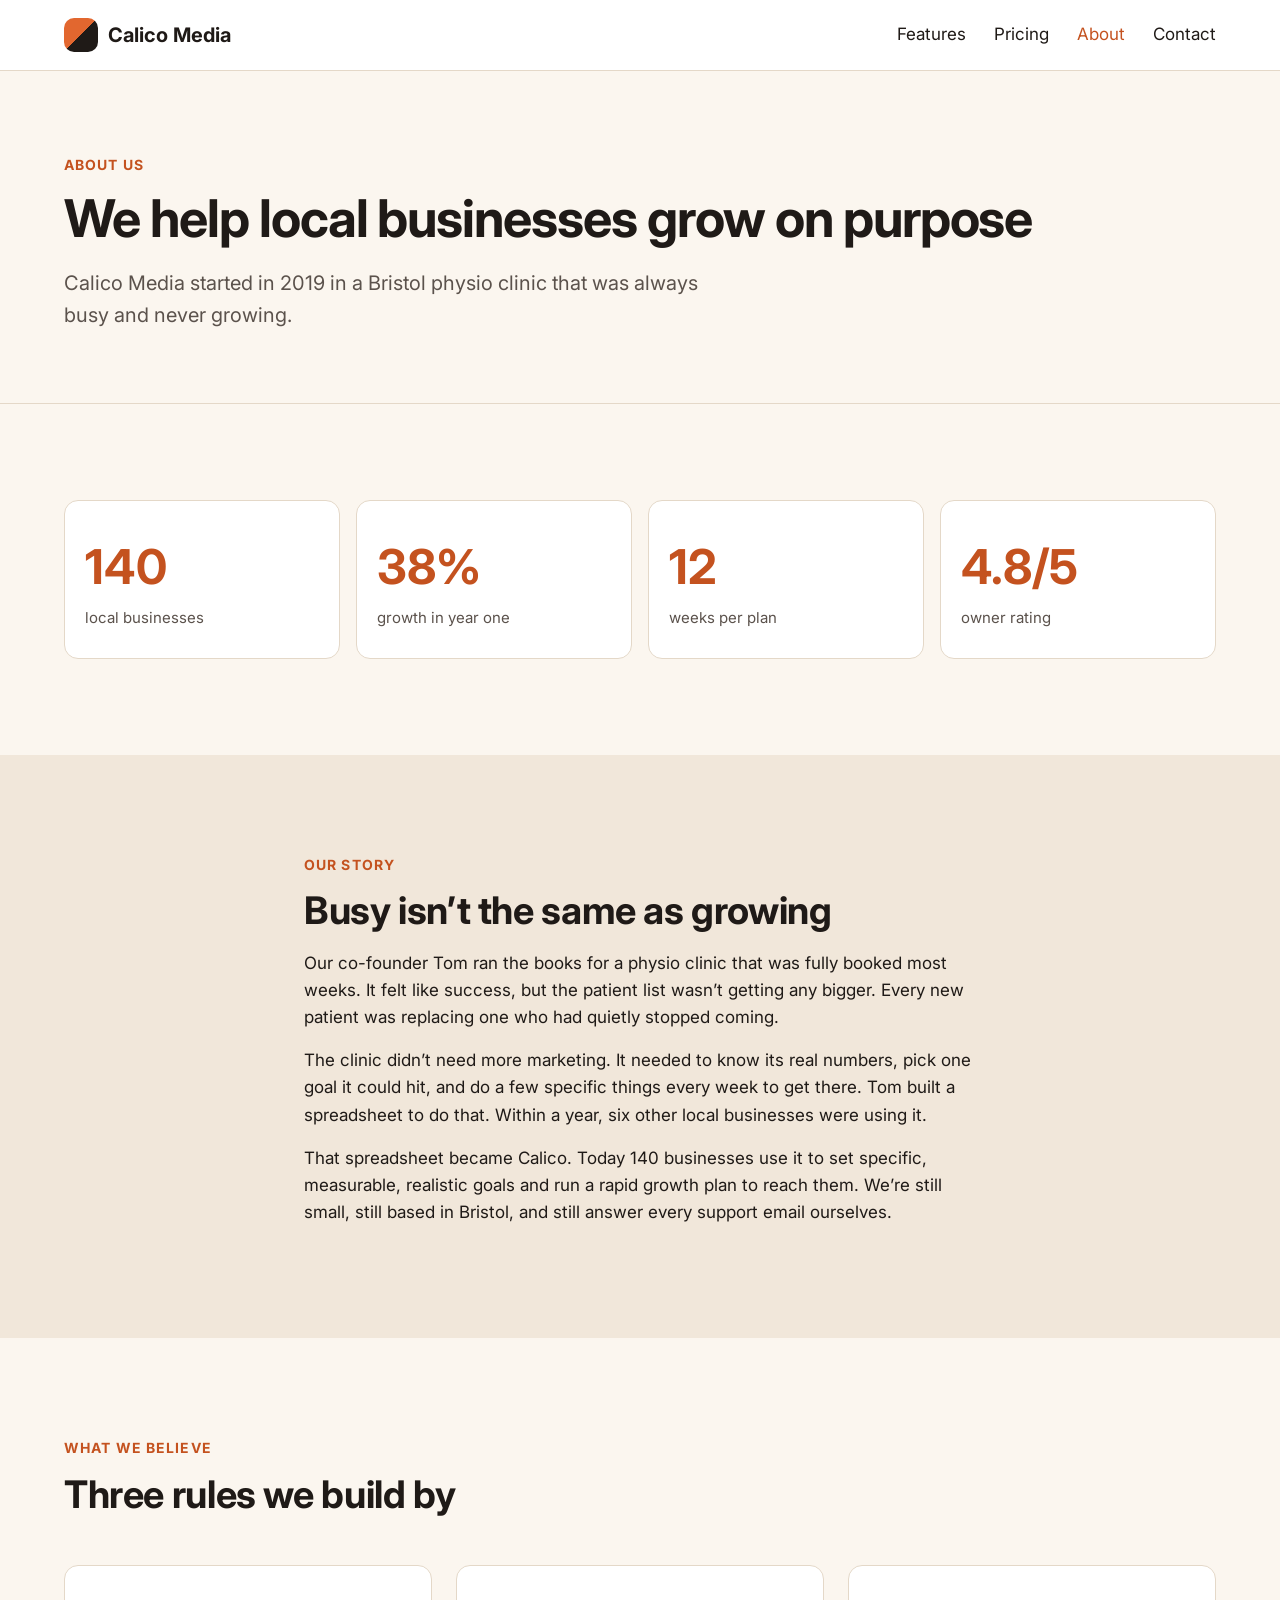
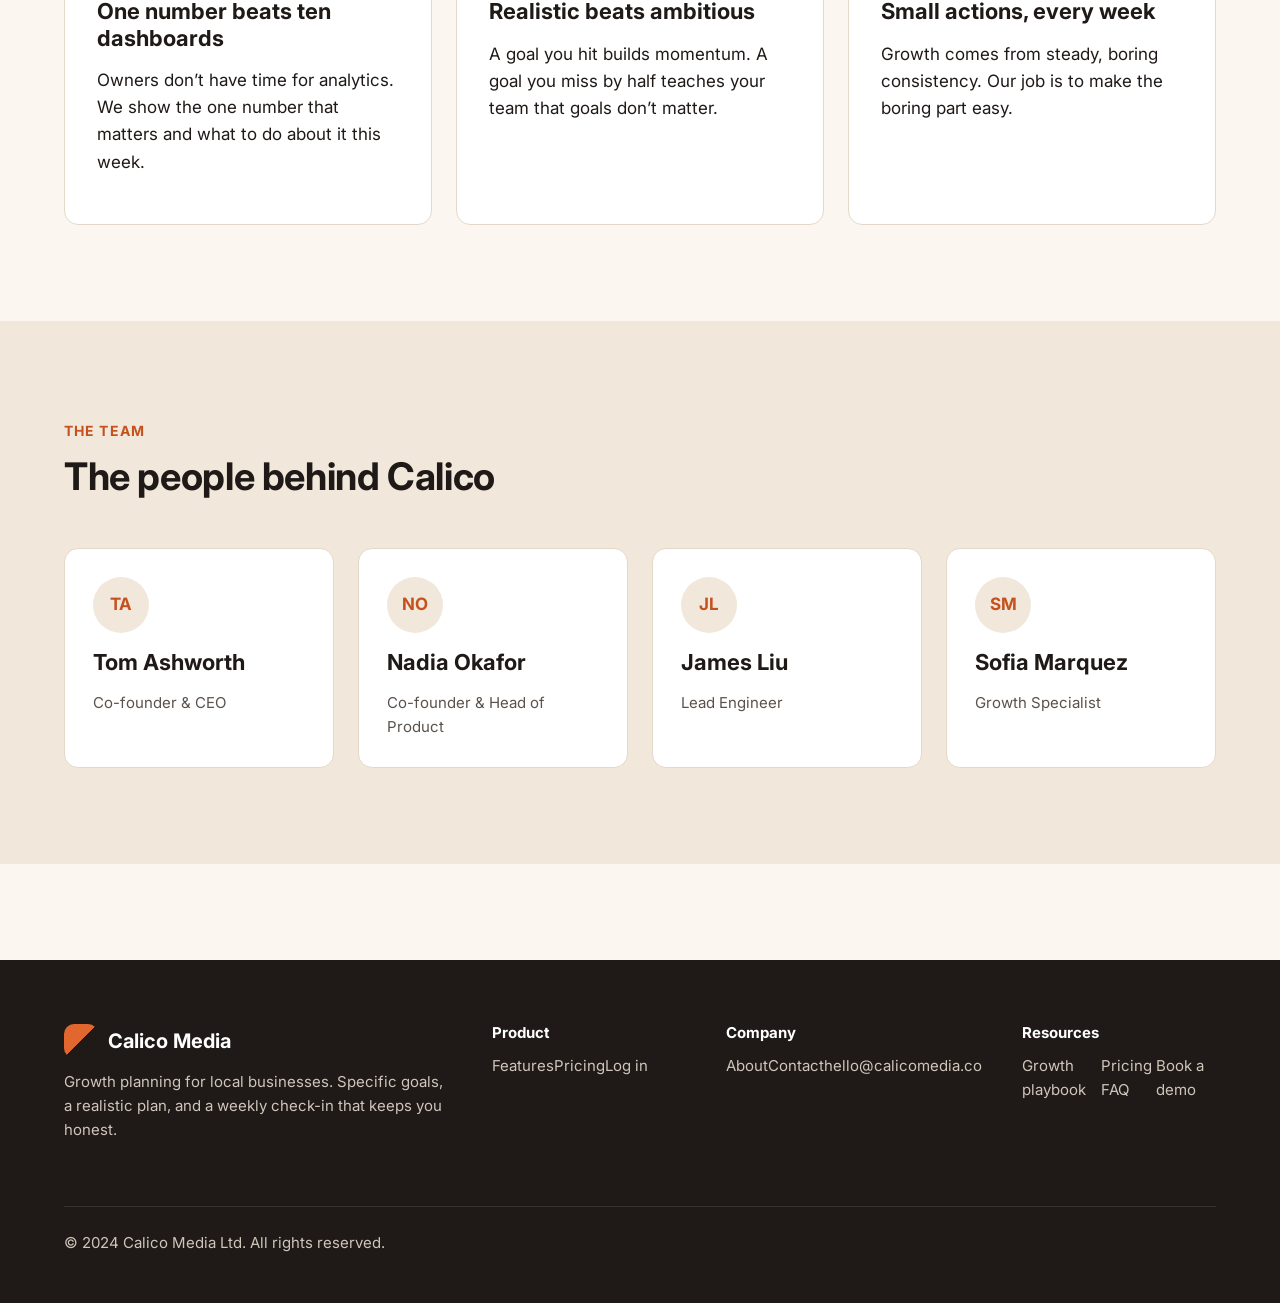
==== public/about.html @ 9a8060d7 "bug: fix hamburger menu" ====
<!DOCTYPE html>
<html lang="en">
<head>
  <meta charset="utf-8">
  <meta name="viewport" content="width=device-width, initial-scale=1">
  <title>About | Calico Media</title>
  <meta name="description" content="Calico Media builds growth planning software for local businesses. Here is who we are and why we started.">
  <link rel="preconnect" href="https://fonts.googleapis.com">
  <link rel="preconnect" href="https://fonts.gstatic.com" crossorigin>
  <link href="https://fonts.googleapis.com/css2?family=Inter:wght@100;200;300;400;500;600;700;800;900&display=swap" rel="stylesheet">
  <link rel="stylesheet" href="css/styles.css">
</head>
<body>
  <header class="site-header">
    <div class="container">
      <a class="logo" href="index.html"><span class="logo-mark"></span>Calico Media</a>
      <nav aria-label="Main">
        <ul class="nav-links">
          <li><a href="features.html">Features</a></li>
          <li><a href="pricing.html">Pricing</a></li>
          <li><a href="about.html" aria-current="page">About</a></li>
          <li><a href="contact.html">Contact</a></li>
        </ul>
            
      </nav>
    </div>
  </header>

  <main>
    <section class="page-header">
      <div class="container">
        <span class="eyebrow">About us</span>
        <h1>We help local businesses grow on purpose</h1>
        <p class="lead">Calico Media started in 2019 in a Bristol physio clinic that was always busy and never growing.</p>
      </div>
    </section>

    <section class="section">
      <div class="container">
        <div class="stats">
          <div class="stat">
            <span class="stat-number">140</span>
            <span class="stat-label">local businesses</span>
          </div>
          <div class="stat">
            <span class="stat-number">38%</span>
            <span class="stat-label">growth in year one</span>
          </div>
          <div class="stat">
            <span class="stat-number">12</span>
            <span class="stat-label">weeks per plan</span>
          </div>
          <div class="stat">
            <span class="stat-number">4.8/5</span>
            <span class="stat-label">owner rating</span>
          </div>
        </div>
      </div>
    </section>

    <section class="section section--sand">
      <div class="container prose">
        <span class="eyebrow">Our story</span>
        <h2>Busy isn&rsquo;t the same as growing</h2>
        <p>Our co-founder Tom ran the books for a physio clinic that was fully booked most weeks. It felt like success, but the patient list wasn&rsquo;t getting any bigger. Every new patient was replacing one who had quietly stopped coming.</p>
        <p>The clinic didn&rsquo;t need more marketing. It needed to know its real numbers, pick one goal it could hit, and do a few specific things every week to get there. Tom built a spreadsheet to do that. Within a year, six other local businesses were using it.</p>
        <p>That spreadsheet became Calico. Today 140 businesses use it to set specific, measurable, realistic goals and run a rapid growth plan to reach them. We&rsquo;re still small, still based in Bristol, and still answer every support email ourselves.</p>
      </div>
    </section>

    <section class="section">
      <div class="container">
        <div class="section-intro">
          <span class="eyebrow">What we believe</span>
          <h2>Three rules we build by</h2>
        </div>
        <div class="steps">
          <div class="step">
            <h3>One number beats ten dashboards</h3>
            <p>Owners don&rsquo;t have time for analytics. We show the one number that matters and what to do about it this week.</p>
          </div>
          <div class="step">
            <h3>Realistic beats ambitious</h3>
            <p>A goal you hit builds momentum. A goal you miss by half teaches your team that goals don&rsquo;t matter.</p>
          </div>
          <div class="step">
            <h3>Small actions, every week</h3>
            <p>Growth comes from steady, boring consistency. Our job is to make the boring part easy.</p>
          </div>
        </div>
      </div>
    </section>

    <section class="section section--sand">
      <div class="container">
        <div class="section-intro">
          <span class="eyebrow">The team</span>
          <h2>The people behind Calico</h2>
        </div>
        <div class="team-grid">
          <div class="person">
            <div class="avatar">TA</div>
            <h3>Tom Ashworth</h3>
            <p>Co-founder &amp; CEO</p>
          </div>
          <div class="person">
            <div class="avatar">NO</div>
            <h3>Nadia Okafor</h3>
            <p>Co-founder &amp; Head of Product</p>
          </div>
          <div class="person">
            <div class="avatar">JL</div>
            <h3>James Liu</h3>
            <p>Lead Engineer</p>
          </div>
          <div class="person">
            <div class="avatar">SM</div>
            <h3>Sofia Marquez</h3>
            <p>Growth Specialist</p>
          </div>
        </div>
      </div>
    </section>
  </main>

  <footer class="site-footer">
    <div class="container">
      <div class="footer-grid">
        <div>
          <a class="logo" href="index.html"><span class="logo-mark"></span>Calico Media</a>
          <p>Growth planning for local businesses. Specific goals, a realistic plan, and a weekly check-in that keeps you honest.</p>
        </div>
        <div>
          <h4>Product</h4>
          <ul>
            <li><a href="features.html">Features</a></li>
            <li><a href="pricing.html">Pricing</a></li>
            <li><a href="https://app.calicomedia.co/login">Log in</a></li>
          </ul>
        </div>
        <div>
          <h4>Company</h4>
          <ul>
            <li><a href="about.html">About</a></li>
            <li><a href="contact.html">Contact</a></li>
            <li><a href="mailto:hello@calicomedia.co">hello@calicomedia.co</a></li>
          </ul>
        </div>
        <div>
          <h4>Resources</h4>
          <ul>
            <li><a href="index.html#playbook">Growth playbook</a></li>
            <li><a href="pricing.html#faq">Pricing FAQ</a></li>
            <li><a href="contact.html">Book a demo</a></li>
          </ul>
        </div>
      </div>
      <div class="footer-bottom">
        <p>&copy; 2024 Calico Media Ltd. All rights reserved.</p>
      </div>
    </div>
  </footer>
</body>
</html>
---- public/css/styles.css ----
/* Calico Media marketing site */

:root {
  --ink: #1f1a17;
  --ink-soft: #5b524c;
  --cream: #fbf6ef;
  --sand: #f1e7da;
  --white: #ffffff;
  --orange: #e2672f;
  --orange-dark: #c4521f;
  --teal: #1f6f6b;
  --line: #e4d8c8;
  --radius: 14px;
}

*,
*::before,
*::after {
  box-sizing: border-box;
}

body {
  margin: 0;
  font-family:
    "Inter",
    -apple-system,
    BlinkMacSystemFont,
    "Segoe UI",
    sans-serif;
  font-weight: 400;
  font-size: 17px;
  line-height: 1.6;
  color: var(--ink);
  background: var(--cream);
}

h1,
h2,
h3,
h4 {
  font-weight: 700;
  line-height: 1.2;
  margin: 0 0 16px;
}

h1 {
  font-size: 52px;
  letter-spacing: -0.02em;
}

h2 {
  font-size: 38px;
  letter-spacing: -0.01em;
}

h3 {
  font-size: 22px;
}

p {
  margin: 0 0 16px;
}

ul {
  display: flex;
}

a {
  color: var(--teal);
}

nav {
  display: flex;
}

img {
  max-width: 100%;
}

.container {
  max-width: 1200px;
  margin: 0 auto;
  padding: 0 24px;
}

.section {
  padding: 96px 0;
}

.section--sand {
  background: var(--sand);
}

.eyebrow {
  display: inline-block;
  font-size: 14px;
  font-weight: 700;
  letter-spacing: 0.08em;
  text-transform: uppercase;
  color: var(--orange-dark);
  margin-bottom: 12px;
}

.lead {
  font-size: 20px;
  color: var(--ink-soft);
  max-width: 640px;
}

.section-intro {
  max-width: 680px;
  margin-bottom: 48px;
}

.btn {
  display: inline-block;
  padding: 14px 26px;
  border-radius: 999px;
  background: var(--orange);
  color: var(--white);
  font-weight: 700;
  text-decoration: none;
  border: 0;
  font-size: 16px;
  font-family: inherit;
  cursor: pointer;
}

.btn:hover {
  background: var(--orange-dark);
}

.btn--ghost {
  background: transparent;
  color: inherit;
  box-shadow: inset 0 0 0 2px currentColor;
}

.nav__container {
  width: 100%;
  max-width: 1200px;
  padding: 0 24px;
  display: flex;
  justify-content: space-between;
  align-items: center;
  margin: 0 auto;
}

.btn--ghost:hover {
  background: rgba(255, 255, 255, 0.1);
}

.btn__menu {
  background-color: transparent;
  font-size: 40px;
  text-align: center;
  border: none;
  color: #7342d6;
  display: none;
}

.menu__backdrop {
  position: absolute;
  background-color: #242424;
  top: 0;
  left: 0;
  right: 0;
  bottom: 0;
  z-index: 100;
  display: flex;
  justify-content: center;
  align-items: center;
  transition: all 300ms ease;
  visibility: hidden;
  opacity: 0;
}

.menu--open .menu__backdrop {
  visibility: visible;
  opacity: 1;
}

.menu--open {
  max-height: 100vh;
  overflow-y: hidden;
}

.menu__links {
  display: flex;
  flex-direction: column;
  align-items: center;
}

.menu__list {
  padding: 32px 0;
}

.menu__link {
  font-size: 40px;
  color: white;
}

.btn__menu--close {
  position: absolute;
  right: 20px;
  top: 10px;
  padding: 8px;
  color: white;
}

/* Header */

.site-header {
  background: var(--white);
  border-bottom: 1px solid var(--line);
}

.site-header .container {
  display: flex;
  flex-wrap: wrap;
  align-items: center;
  justify-content: space-between;
  gap: 12px 32px;
  padding-top: 18px;
  padding-bottom: 18px;
}

.logo {
  display: flex;
  align-items: center;
  gap: 10px;
  flex-shrink: 0;
  font-size: 20px;
  font-weight: 700;
  color: var(--ink);
  text-decoration: none;
}

.logo-mark {
  width: 34px;
  height: 34px;
  border-radius: 10px;
  background: linear-gradient(
    135deg,
    var(--orange) 0%,
    var(--orange) 50%,
    var(--ink) 50%,
    var(--ink) 100%
  );
}

.nav-links {
  display: flex;
  flex-wrap: wrap;
  align-items: center;
  gap: 8px 28px;
  list-style: none;
  margin: 0;
  padding: 0;
  white-space: nowrap;
}

.nav-links a {
  color: var(--ink);
  text-decoration: none;
}

.nav-links a:hover,
.nav-links a[aria-current="page"] {
  color: var(--orange-dark);
}

.site-header--home {
  background: var(--ink);
  border-bottom: 0;
}

.site-header--home .logo,
.site-header--home .nav-links a {
  color: var(--white);
}

.site-header--home .logo-mark {
  background: linear-gradient(
    135deg,
    var(--orange) 0%,
    var(--orange) 50%,
    var(--white) 50%,
    var(--white) 100%
  );
}

.site-header--home .container {
  flex-wrap: nowrap;
}

.site-header--home nav {
  min-width: 0;
}

.site-header--home .nav-links {
  flex-wrap: nowrap;
  gap: 0;
}

.site-header--home .nav-links li {
  min-width: 0;
}

.site-header--home .nav-links a {
  display: block;
  padding: 0 14px;
  white-space: nowrap;
}

.site-header--home .nav-links li:last-child {
  flex-shrink: 0;
}

.site-header--home .nav-links .btn {
  margin-left: 12px;
  padding: 10px 20px;
}

/* Home hero */

.hero {
  background: var(--ink);
  color: var(--white);
  padding: 56px 0 88px;
}

.hero-inner {
  display: flex;
  align-items: center;
  gap: 56px;
}

.hero-text {
  flex: 1;
}

.hero-text .lead {
  color: #d9cfc5;
}

.hero-actions {
  display: flex;
  flex-wrap: wrap;
  gap: 12px;
  margin-top: 32px;
}

.hero-media {
  width: 600px;
  flex-shrink: 0;
}

.hero-image {
  width: 100%;
  aspect-ratio: 4 / 3;
  object-fit: cover;
  border-radius: var(--radius);
  display: block;
}

/* Trust strip */

.trust {
  padding: 40px 0;
  border-bottom: 1px solid var(--line);
  text-align: center;
}

.trust p {
  color: var(--ink-soft);
  font-size: 15px;
}

.trust-list {
  display: flex;
  flex-wrap: wrap;
  justify-content: center;
  gap: 12px 40px;
  list-style: none;
  margin: 0;
  padding: 0;
  font-weight: 700;
  font-size: 18px;
  color: #8a7d72;
}

/* Steps */

.steps {
  display: grid;
  grid-template-columns: repeat(auto-fit, minmax(240px, 1fr));
  gap: 24px;
}

.step {
  background: var(--white);
  border: 1px solid var(--line);
  border-radius: var(--radius);
  padding: 32px;
}

.step-number {
  display: inline-flex;
  align-items: center;
  justify-content: center;
  width: 40px;
  height: 40px;
  border-radius: 50%;
  background: var(--sand);
  color: var(--orange-dark);
  font-weight: 700;
  margin-bottom: 16px;
}

/* Check list */

.check-list {
  list-style: none;
  margin: 24px 0 0;
  padding: 0;
}

.check-list li {
  position: relative;
  padding-left: 32px;
  margin-bottom: 14px;
}

.check-list li::before {
  content: "";
  position: absolute;
  left: 0;
  top: 6px;
  width: 16px;
  height: 16px;
  border-radius: 50%;
  background: var(--teal);
  box-shadow: inset 0 0 0 4px #cfe6e4;
}

/* FAQ */

.faq {
  max-width: 820px;
}

.faq details {
  border-top: 1px solid var(--line);
  padding: 20px 0;
}

.faq details:last-child {
  border-bottom: 1px solid var(--line);
}

.faq summary {
  font-weight: 700;
  font-size: 19px;
  cursor: pointer;
}

.faq details p {
  margin-top: 12px;
  color: var(--ink-soft);
}

/* Feature rows */

.feature-row {
  display: grid;
  grid-template-columns: 1fr 1fr;
  gap: 64px;
  align-items: center;
  margin-bottom: 96px;
}

.feature-row:last-child {
  margin-bottom: 0;
}

.feature-row--reverse .feature-media {
  order: 2;
}

.feature-media img {
  display: block;
  width: 100%;
  aspect-ratio: 4 / 3;
  object-fit: cover;
  border-radius: var(--radius);
}

/* Playbook */

.playbook-grid {
  display: grid;
  grid-template-columns: repeat(auto-fit, minmax(240px, 1fr));
  gap: 28px;
}

/* Card grid */

.card-grid {
  display: grid;
  grid-template-columns: repeat(3, 1fr);
  gap: 28px;
}

.card {
  background: var(--white);
  border: 1px solid var(--line);
  border-radius: var(--radius);
  overflow: hidden;
}

.card img {
  display: block;
  width: 100%;
  aspect-ratio: 16 / 10;
  object-fit: cover;
}

.card-body {
  padding: 24px 28px 28px;
}

.card-body p {
  color: var(--ink-soft);
}

.card-tag {
  font-size: 13px;
  font-weight: 700;
  text-transform: uppercase;
  letter-spacing: 0.06em;
  color: var(--teal);
}

.icon-dot {
  width: 44px;
  height: 44px;
  border-radius: 12px;
  background: var(--sand);
  margin-bottom: 18px;
  position: relative;
}

.icon-dot::after {
  content: "";
  position: absolute;
  inset: 13px;
  border-radius: 50%;
  background: var(--orange);
}

/* CTA band */

.cta-band {
  background: var(--ink);
  color: var(--white);
  border-radius: 24px;
  overflow: hidden;
}

.cta-band img {
  display: block;
  width: 100%;
  aspect-ratio: 21 / 8;
  object-fit: cover;
}

.cta-body {
  padding: 48px;
  display: flex;
  flex-wrap: wrap;
  align-items: center;
  justify-content: space-between;
  gap: 24px;
}

.cta-body h2 {
  margin: 0;
  max-width: 620px;
}

/* Page header (inner pages) */

.page-header {
  padding: 80px 0 56px;
  border-bottom: 1px solid var(--line);
}

/* Pricing */

.pricing-grid {
  display: grid;
  grid-template-columns: repeat(auto-fit, minmax(260px, 1fr));
  gap: 24px;
  align-items: stretch;
}

.pricing-card {
  background: var(--white);
  border: 1px solid var(--line);
  border-radius: var(--radius);
  padding: 36px 32px;
  display: flex;
  flex-direction: column;
}

.pricing-card--featured {
  border: 2px solid var(--orange);
  box-shadow: 0 24px 48px rgba(226, 103, 47, 0.14);
}

.plan-badge {
  align-self: flex-start;
  font-size: 13px;
  font-weight: 700;
  background: var(--orange);
  color: var(--white);
  border-radius: 999px;
  padding: 4px 12px;
  margin-bottom: 16px;
}

.price {
  font-size: 48px;
  font-weight: 700;
  margin: 8px 0 4px;
}

.price small {
  font-size: 17px;
  font-weight: 400;
  color: var(--ink-soft);
}

.pricing-card .check-list {
  flex: 1;
  margin-bottom: 28px;
}

.pricing-card .btn {
  text-align: center;
}

.pricing-note {
  margin-top: 32px;
  color: var(--ink-soft);
  font-size: 15px;
}

/* About */

.stats {
  display: grid;
  grid-template-columns: repeat(auto-fit, minmax(160px, 1fr));
  gap: 16px;
}

.stat {
  background: var(--white);
  border: 1px solid var(--line);
  border-radius: var(--radius);
  padding: 28px 20px;
}

.stat-number {
  display: block;
  font-size: 48px;
  font-weight: 700;
  color: var(--orange-dark);
}

.stat-label {
  display: block;
  font-size: 15px;
  color: var(--ink-soft);
}

.prose {
  max-width: 720px;
}

.team-grid {
  display: grid;
  grid-template-columns: repeat(auto-fit, minmax(220px, 1fr));
  gap: 24px;
}

.person {
  background: var(--white);
  border: 1px solid var(--line);
  border-radius: var(--radius);
  padding: 28px;
}

.avatar {
  width: 56px;
  height: 56px;
  border-radius: 50%;
  background: var(--sand);
  color: var(--orange-dark);
  display: flex;
  align-items: center;
  justify-content: center;
  font-weight: 700;
  margin-bottom: 16px;
}

.person p {
  color: var(--ink-soft);
  font-size: 15px;
  margin: 0;
}

/* Contact */

.contact-layout {
  display: grid;
  grid-template-columns: 3fr 2fr;
  gap: 64px;
}

.contact-form label {
  display: block;
  font-weight: 700;
  margin-bottom: 6px;
}

.contact-form input,
.contact-form textarea {
  display: block;
  width: 100%;
  font: inherit;
  padding: 12px 14px;
  border: 1px solid var(--line);
  border-radius: 10px;
  background: var(--white);
  margin-bottom: 20px;
}

.contact-form textarea {
  min-height: 160px;
  resize: vertical;
}

.form-status {
  margin-top: 16px;
  font-weight: 700;
}

.form-status--success {
  color: var(--teal);
}

.form-status--error {
  color: #b3261e;
}

.contact-aside {
  background: var(--white);
  border: 1px solid var(--line);
  border-radius: var(--radius);
  padding: 32px;
  align-self: start;
}

.contact-aside h3 {
  font-size: 18px;
  margin-top: 24px;
  margin-bottom: 6px;
}

.contact-aside h3:first-child {
  margin-top: 0;
}

.contact-aside p {
  color: var(--ink-soft);
  margin: 0;
}

/* Footer */

.site-footer {
  background: var(--ink);
  color: #cfc5bb;
  padding: 64px 0 32px;
  margin-top: 96px;
  font-size: 15px;
}

.footer-grid {
  display: grid;
  grid-template-columns: 2fr 1fr 1fr 1fr;
  gap: 40px;
}

.site-footer h4 {
  color: var(--white);
  font-size: 15px;
  margin-bottom: 12px;
}

.site-footer ul {
  list-style: none;
  margin: 0;
  padding: 0;
}

.site-footer li {
  margin-bottom: 8px;
}

.site-footer a {
  color: #cfc5bb;
  text-decoration: none;
}

.site-footer a:hover {
  color: var(--white);
}

.site-footer .logo {
  color: var(--white);
  margin-bottom: 12px;
}

.footer-bottom {
  border-top: 1px solid #3a322d;
  margin-top: 48px;
  padding-top: 24px;
}

@media (max-width: 1024px) {
  .menu--open {
    display: block;
  }
}

@media (max-width: 768px) {
  h1 {
    font-size: 40px;
  }

  h2 {
    font-size: 30px;
  }

  .section {
    padding: 64px 0;
  }

  .hero-inner {
    flex-direction: column-reverse;
    padding: 1.5rem;
  }

  .feature-row {
    grid-template-columns: 1fr;
    gap: 32px;
    margin-bottom: 64px;
  }

  .feature-row--reverse .feature-media {
    order: 0;
  }

  .card-grid {
    grid-template-columns: repeat(2, 1fr);
  }

  .contact-layout {
    grid-template-columns: 1fr;
    gap: 40px;
  }

  .footer-grid {
    grid-template-columns: 1fr 1fr;
  }
}

@media (max-width: 480px) {
  h1 {
    font-size: 34px;
  }

  .card-grid {
    grid-template-columns: 1fr;
  }

  .cta-body {
    padding: 32px 24px;
  }

  .footer-grid {
    grid-template-columns: 1fr;
  }
}
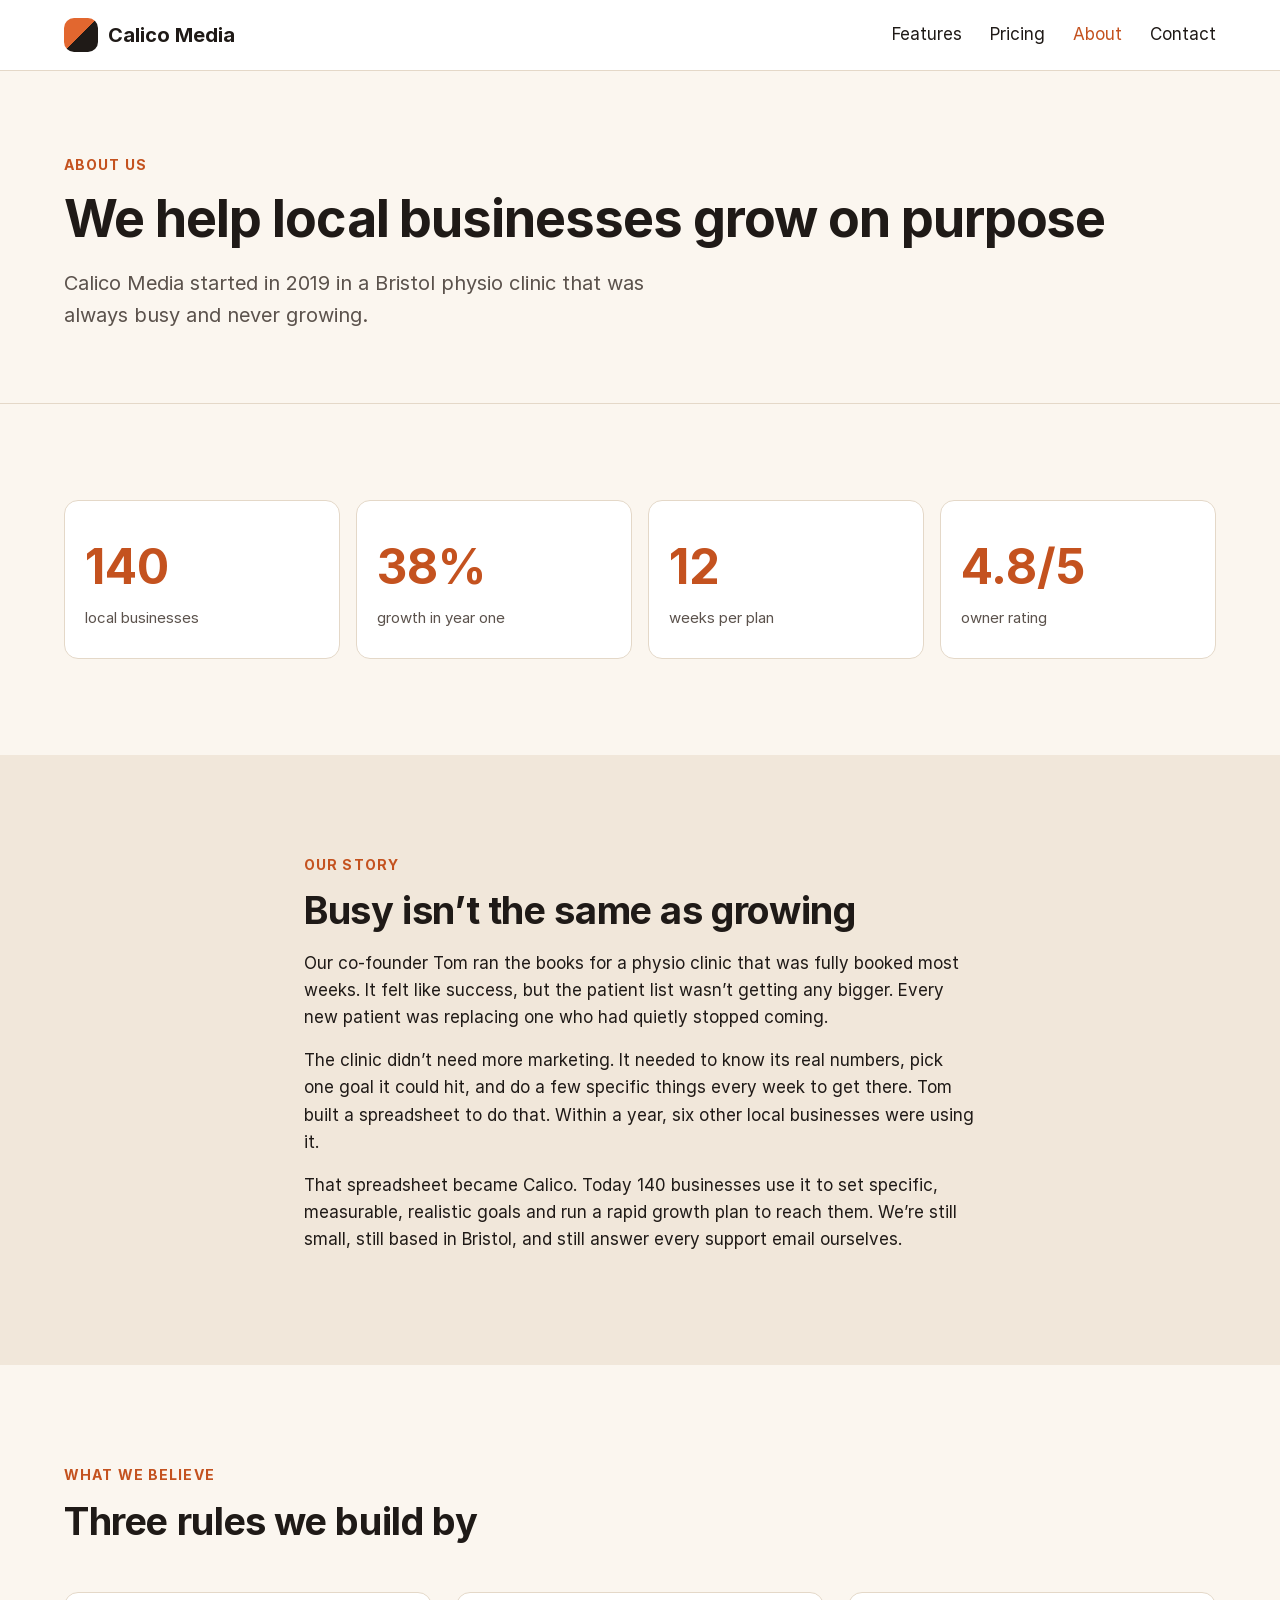
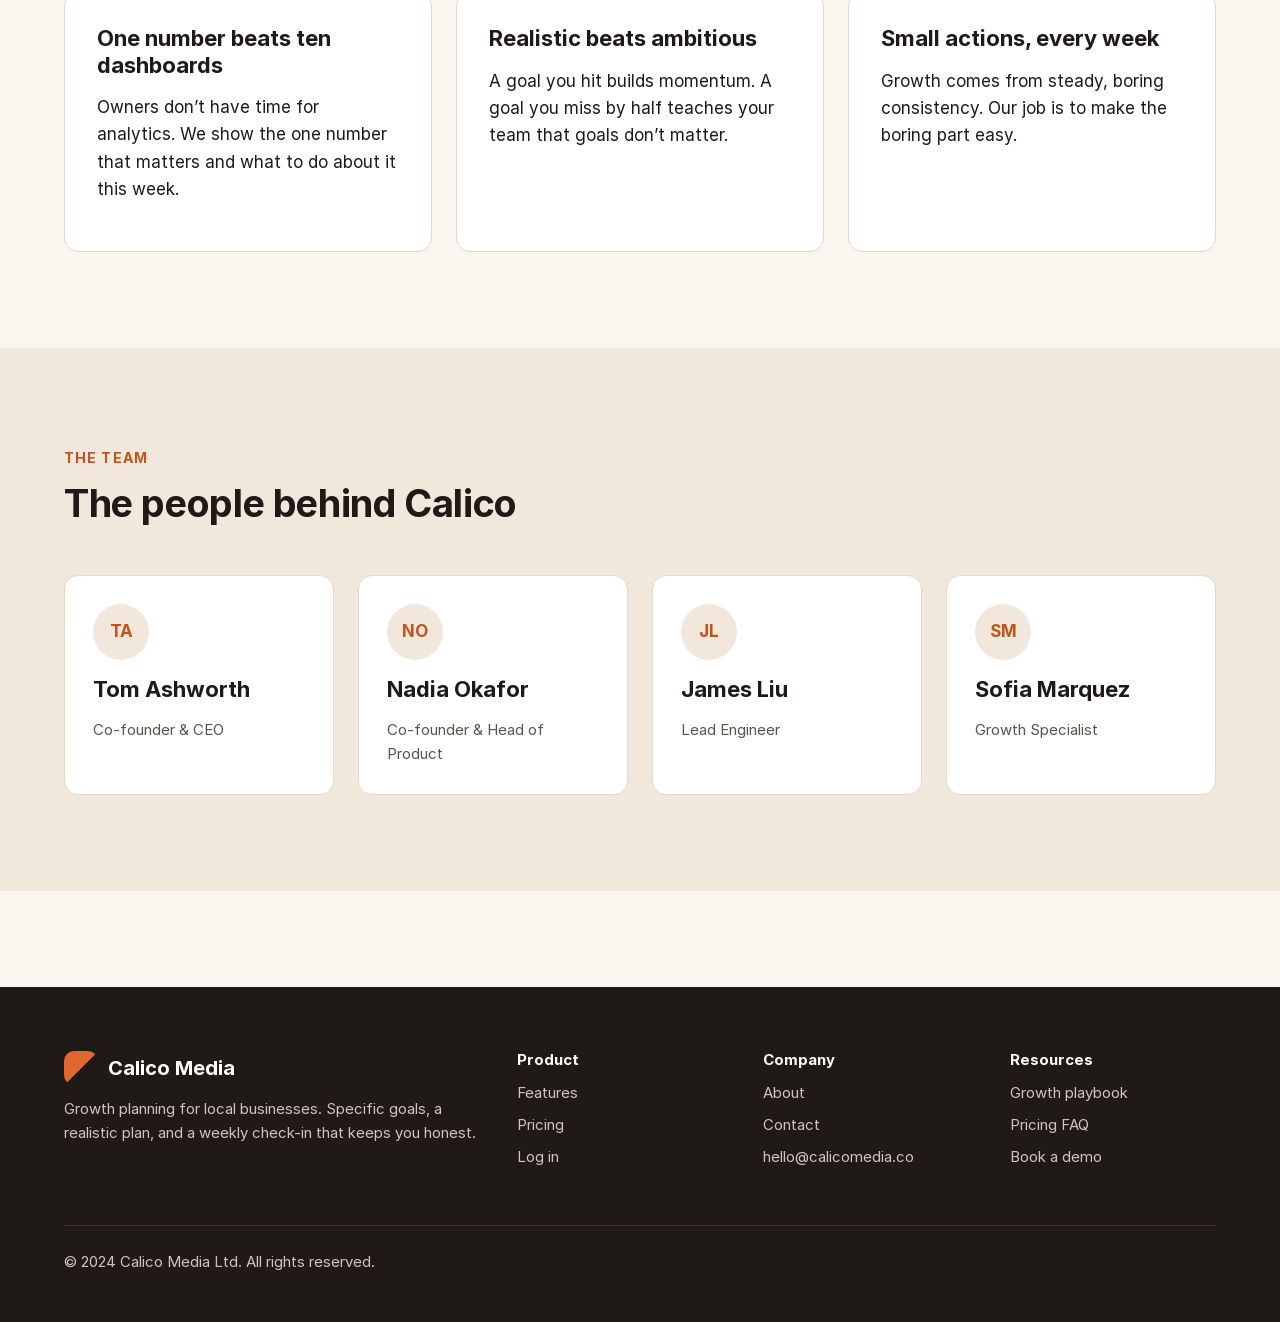
==== commit 6cf2f54d: "latest changes" ====
--- a/public/about.html
+++ b/public/about.html
@@ -5,9 +5,6 @@
   <meta name="viewport" content="width=device-width, initial-scale=1">
   <title>About | Calico Media</title>
   <meta name="description" content="Calico Media builds growth planning software for local businesses. Here is who we are and why we started.">
-  <link rel="preconnect" href="https://fonts.googleapis.com">
-  <link rel="preconnect" href="https://fonts.gstatic.com" crossorigin>
-  <link href="https://fonts.googleapis.com/css2?family=Inter:wght@100;200;300;400;500;600;700;800;900&display=swap" rel="stylesheet">
   <link rel="stylesheet" href="css/styles.css">
 </head>
 <body>
@@ -21,7 +18,6 @@
           <li><a href="about.html" aria-current="page">About</a></li>
           <li><a href="contact.html">Contact</a></li>
         </ul>
-            
       </nav>
     </div>
   </header>
--- a/public/css/styles.css
+++ b/public/css/styles.css
@@ -1,4 +1,20 @@
 /* Calico Media marketing site */
+
+@font-face {
+  font-family: 'Inter';
+  src: url('../fonts/Inter-Regular.woff2') format('woff2');
+  font-style: normal;
+  font-weight: 400;
+  font-display: swap;
+}
+
+@font-face {
+  font-family: 'Inter';
+  src: url('../fonts/Inter-Bold.woff2') format('woff2');
+  font-style: normal;
+  font-weight: 700;
+  font-display: swap;
+}
 
 :root {
   --ink: #1f1a17;
@@ -21,12 +37,7 @@
 
 body {
   margin: 0;
-  font-family:
-    "Inter",
-    -apple-system,
-    BlinkMacSystemFont,
-    "Segoe UI",
-    sans-serif;
+  font-family: 'Inter', -apple-system, BlinkMacSystemFont, 'Segoe UI', sans-serif;
   font-weight: 400;
   font-size: 17px;
   line-height: 1.6;
@@ -61,16 +72,8 @@
   margin: 0 0 16px;
 }
 
-ul {
-  display: flex;
-}
-
 a {
   color: var(--teal);
-}
-
-nav {
-  display: flex;
 }
 
 img {
@@ -136,76 +139,8 @@
   box-shadow: inset 0 0 0 2px currentColor;
 }
 
-.nav__container {
-  width: 100%;
-  max-width: 1200px;
-  padding: 0 24px;
-  display: flex;
-  justify-content: space-between;
-  align-items: center;
-  margin: 0 auto;
-}
-
 .btn--ghost:hover {
   background: rgba(255, 255, 255, 0.1);
-}
-
-.btn__menu {
-  background-color: transparent;
-  font-size: 40px;
-  text-align: center;
-  border: none;
-  color: #7342d6;
-  display: none;
-}
-
-.menu__backdrop {
-  position: absolute;
-  background-color: #242424;
-  top: 0;
-  left: 0;
-  right: 0;
-  bottom: 0;
-  z-index: 100;
-  display: flex;
-  justify-content: center;
-  align-items: center;
-  transition: all 300ms ease;
-  visibility: hidden;
-  opacity: 0;
-}
-
-.menu--open .menu__backdrop {
-  visibility: visible;
-  opacity: 1;
-}
-
-.menu--open {
-  max-height: 100vh;
-  overflow-y: hidden;
-}
-
-.menu__links {
-  display: flex;
-  flex-direction: column;
-  align-items: center;
-}
-
-.menu__list {
-  padding: 32px 0;
-}
-
-.menu__link {
-  font-size: 40px;
-  color: white;
-}
-
-.btn__menu--close {
-  position: absolute;
-  right: 20px;
-  top: 10px;
-  padding: 8px;
-  color: white;
 }
 
 /* Header */
@@ -240,13 +175,7 @@
   width: 34px;
   height: 34px;
   border-radius: 10px;
-  background: linear-gradient(
-    135deg,
-    var(--orange) 0%,
-    var(--orange) 50%,
-    var(--ink) 50%,
-    var(--ink) 100%
-  );
+  background: linear-gradient(135deg, var(--orange) 0%, var(--orange) 50%, var(--ink) 50%, var(--ink) 100%);
 }
 
 .nav-links {
@@ -257,7 +186,6 @@
   list-style: none;
   margin: 0;
   padding: 0;
-  white-space: nowrap;
 }
 
 .nav-links a {
@@ -266,7 +194,7 @@
 }
 
 .nav-links a:hover,
-.nav-links a[aria-current="page"] {
+.nav-links a[aria-current='page'] {
   color: var(--orange-dark);
 }
 
@@ -281,13 +209,7 @@
 }
 
 .site-header--home .logo-mark {
-  background: linear-gradient(
-    135deg,
-    var(--orange) 0%,
-    var(--orange) 50%,
-    var(--white) 50%,
-    var(--white) 100%
-  );
+  background: linear-gradient(135deg, var(--orange) 0%, var(--orange) 50%, var(--white) 50%, var(--white) 100%);
 }
 
 .site-header--home .container {
@@ -433,7 +355,7 @@
 }
 
 .check-list li::before {
-  content: "";
+  content: '';
   position: absolute;
   left: 0;
   top: 6px;
@@ -500,7 +422,7 @@
 
 .playbook-grid {
   display: grid;
-  grid-template-columns: repeat(auto-fit, minmax(240px, 1fr));
+  grid-template-columns: repeat(auto-fit, minmax(300px, 1fr));
   gap: 28px;
 }
 
@@ -552,7 +474,7 @@
 }
 
 .icon-dot::after {
-  content: "";
+  content: '';
   position: absolute;
   inset: 13px;
   border-radius: 50%;
@@ -840,13 +762,15 @@
   padding-top: 24px;
 }
 
-@media (max-width: 1024px) {
-  .menu--open {
-    display: block;
-  }
-}
-
 @media (max-width: 768px) {
+  .hero-inner {
+    flex-direction: column;
+  }
+
+  .hero-media {
+    width: 100%;
+  }
+
   h1 {
     font-size: 40px;
   }
@@ -857,11 +781,6 @@
 
   .section {
     padding: 64px 0;
-  }
-
-  .hero-inner {
-    flex-direction: column-reverse;
-    padding: 1.5rem;
   }
 
   .feature-row {
